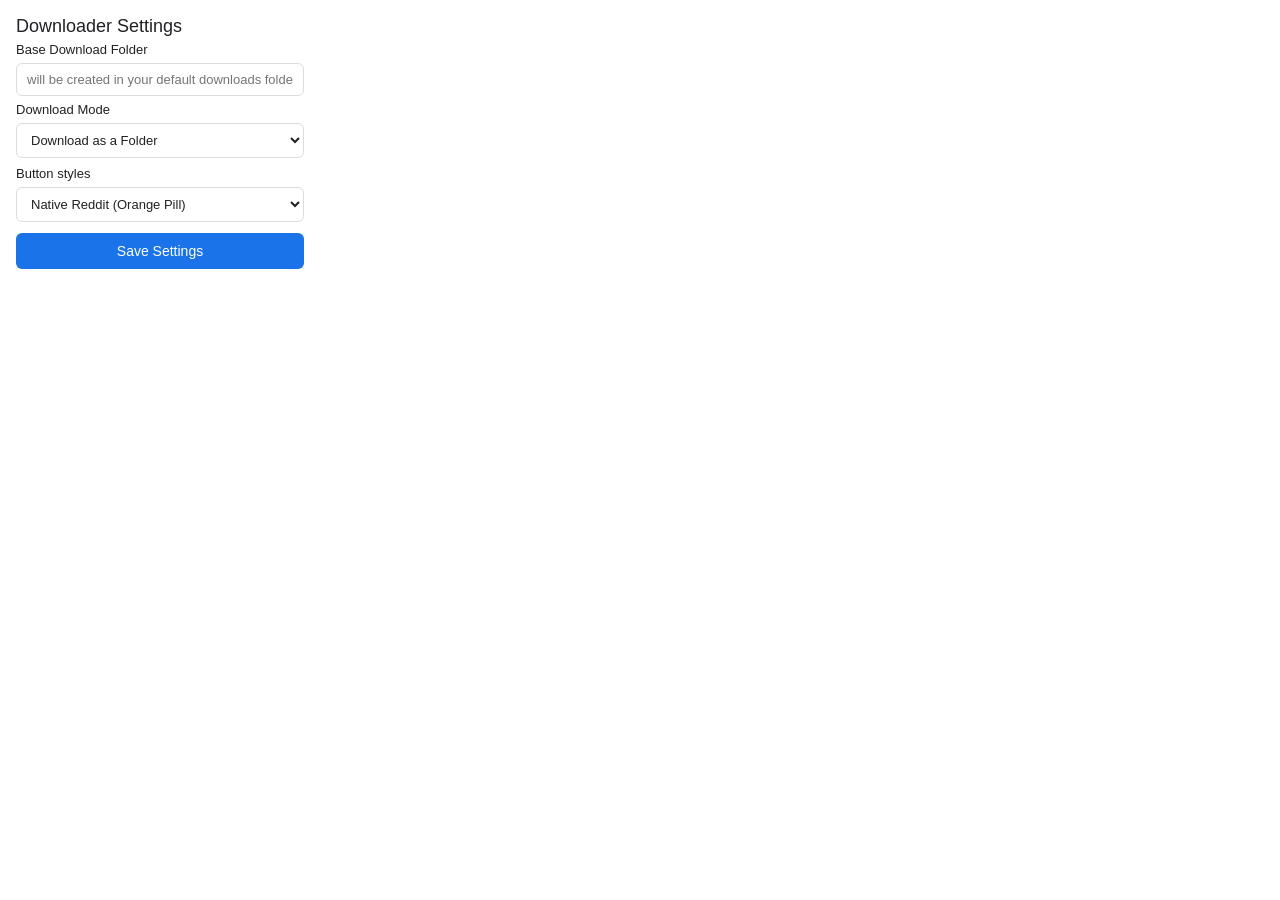
==== popup.html @ 780c5464 "immortal portal april 6 added welcome.html" ====
<!DOCTYPE html>
<html lang="en">

<head>
    <meta charset="UTF-8">
    <title>Downloader Settings</title>
    <style>
        :root {
            --bg-color: #ffffff;
            --text-main: #202124;
            --text-muted: #5f6368;
            --border: #dadce0;
            --primary: #1a73e8;
            --primary-hover: #174ea6;
            --input-bg: #ffffff;
            --success: #188038;
        }

        @media (prefers-color-scheme: dark) {
            :root {
                --bg-color: #292a2d;
                --text-main: #e8eaed;
                --text-muted: #9aa0a6;
                --border: #5f6368;
                --primary: #8ab4f8;
                --primary-hover: #aecbfa;
                --input-bg: #202124;
                --success: #81c995;
            }
        }

        body {
            background-color: var(--bg-color);
            color: var(--text-main);
            font-family: -apple-system, BlinkMacSystemFont, "Segoe UI", Roboto, Arial, sans-serif;
            margin: 0;
            padding: 16px;
            width: 320px;
            box-sizing: border-box;
            overflow: hidden;
        }

        h2 {
            margin-top: 0;
            margin-bottom: 5px;
            font-size: 18px;
            font-weight: 500;
        }

        .setting-group {
            margin-bottom: 6px;
        }

        label {
            display: block;
            font-size: 13px;
            font-weight: 500;
            margin-bottom: 6px;
        }

        input[type="text"],
        select {
            width: 100%;
            padding: 8px 10px;
            font-size: 13px;
            border: 1px solid var(--border);
            border-radius: 6px;
            background-color: var(--input-bg);
            color: var(--text-main);
            box-sizing: border-box;
        }

        input[type="text"]:focus,
        select:focus {
            outline: none;
            border-color: var(--text-muted);
        }

        .helper-text {
            font-size: 12px;
            color: var(--text-muted);
            margin-top: 8px;
            line-height: 1.4;
            font-style: italic;
            opacity: 0.8;
        }

        button {
            background-color: var(--primary);
            color: #ffffff;
            border: none;
            padding: 10px;
            font-size: 14px;
            font-weight: 500;
            border-radius: 6px;
            width: 100%;
            cursor: pointer;
            margin-top: 5px;
        }

        @media (prefers-color-scheme: dark) {
            button {
                color: #202124;
            }
        }

        button:hover {
            background-color: var(--primary-hover);
        }

        #status {
            margin-top: 6px;
            text-align: center;
            font-size: 13px;
            font-weight: 500;
            color: var(--success);
            height: 16px;
        }
    </style>
</head>

<body>

      <h2>Downloader Settings</h2>
      <div class="setting-group">
            <label for="folderName">Base Download Folder</label>
            <input type="text" id="folderName" placeholder="will be created in your default downloads folder" />
          </div>
      <div class="setting-group">
            <label for="downloadMode">Download Mode</label>
            <select id="downloadMode">
                  <option value="folder">Download as a Folder</option>
                  <option value="zip">Zip Posts</option>
                  <option value="individual">Download Individuals (Direct to base)</option>
                </select>
            <div id="modeDescription" class="helper-text"></div>
          </div>
      <div class="setting-group">
            <label for="buttonTheme">Button styles</label>
            <select id="buttonTheme">
                  <option value="theme-native">Native Reddit (Orange Pill)</option>
                  <option value="theme-premium">Premium Black (Sleek & Clean)</option>
                  <option value="theme-modern">Modern Blue (Trustworthy)</option>
                  <option value="theme-minimal">Minimal Light (Clean Outline)</option>
                </select>
          </div>
      <button id="saveBtn">Save Settings</button>
      <div id="status"></div>
    <script src="popup.js"></script>
</body>

</html>
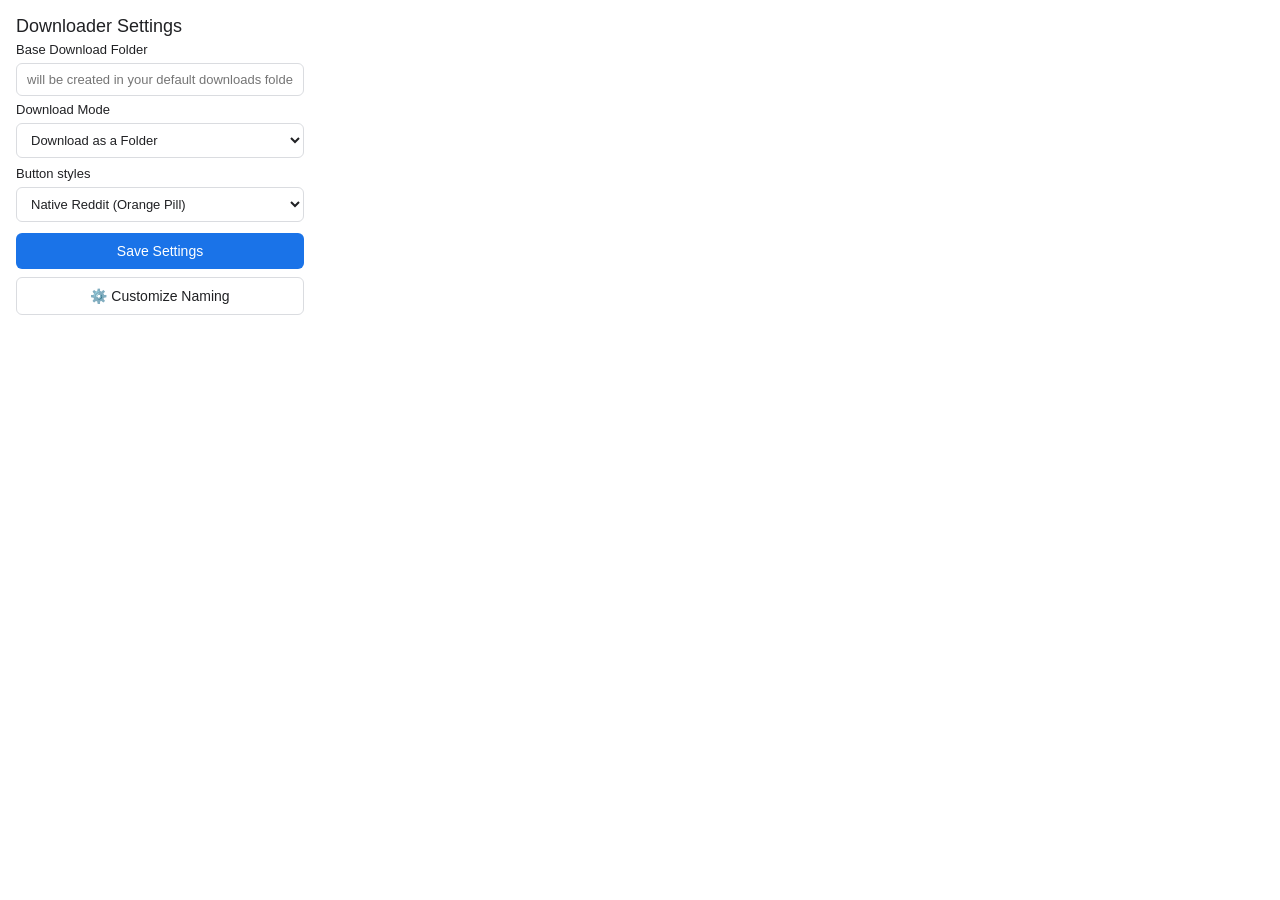
==== commit 74b9f7d6: "beggining to test the updates" ====
--- a/popup.html
+++ b/popup.html
@@ -96,6 +96,11 @@
             width: 100%;
             cursor: pointer;
             margin-top: 5px;
+            transition: background-color 0.2s, border-color 0.2s;
+        }
+
+        button:hover {
+            background-color: var(--primary-hover);
         }
 
         @media (prefers-color-scheme: dark) {
@@ -104,8 +109,17 @@
             }
         }
 
-        button:hover {
-            background-color: var(--primary-hover);
+        /* New styles for the secondary button */
+        button.secondary {
+            background-color: transparent;
+            color: var(--text-main);
+            border: 1px solid var(--border);
+            margin-top: 8px;
+        }
+
+        button.secondary:hover {
+            background-color: var(--input-bg);
+            border-color: var(--text-muted);
         }
 
         #status {
@@ -121,31 +135,35 @@
 
 <body>
 
-      <h2>Downloader Settings</h2>
-      <div class="setting-group">
-            <label for="folderName">Base Download Folder</label>
-            <input type="text" id="folderName" placeholder="will be created in your default downloads folder" />
-          </div>
-      <div class="setting-group">
-            <label for="downloadMode">Download Mode</label>
-            <select id="downloadMode">
-                  <option value="folder">Download as a Folder</option>
-                  <option value="zip">Zip Posts</option>
-                  <option value="individual">Download Individuals (Direct to base)</option>
-                </select>
-            <div id="modeDescription" class="helper-text"></div>
-          </div>
-      <div class="setting-group">
-            <label for="buttonTheme">Button styles</label>
-            <select id="buttonTheme">
-                  <option value="theme-native">Native Reddit (Orange Pill)</option>
-                  <option value="theme-premium">Premium Black (Sleek & Clean)</option>
-                  <option value="theme-modern">Modern Blue (Trustworthy)</option>
-                  <option value="theme-minimal">Minimal Light (Clean Outline)</option>
-                </select>
-          </div>
-      <button id="saveBtn">Save Settings</button>
-      <div id="status"></div>
+    <h2>Downloader Settings</h2>
+    <div class="setting-group">
+        <label for="folderName">Base Download Folder</label>
+        <input type="text" id="folderName" placeholder="will be created in your default downloads folder" />
+    </div>
+    <div class="setting-group">
+        <label for="downloadMode">Download Mode</label>
+        <select id="downloadMode">
+            <option value="folder">Download as a Folder</option>
+            <option value="zip">Zip Posts</option>
+            <option value="individual">Download Individuals (Direct to base)</option>
+        </select>
+        <div id="modeDescription" class="helper-text"></div>
+    </div>
+    <div class="setting-group">
+        <label for="buttonTheme">Button styles</label>
+        <select id="buttonTheme">
+            <option value="theme-native">Native Reddit (Orange Pill)</option>
+            <option value="theme-premium">Premium Black (Sleek & Clean)</option>
+            <option value="theme-modern">Modern Blue (Trustworthy)</option>
+            <option value="theme-minimal">Minimal Light (Clean Outline)</option>
+        </select>
+    </div>
+    
+    <button id="saveBtn">Save Settings</button>
+    <!-- New Button Added Here -->
+    <button id="customizeNamingBtn" class="secondary">⚙️ Customize Naming</button>
+    
+    <div id="status"></div>
     <script src="popup.js"></script>
 </body>
 
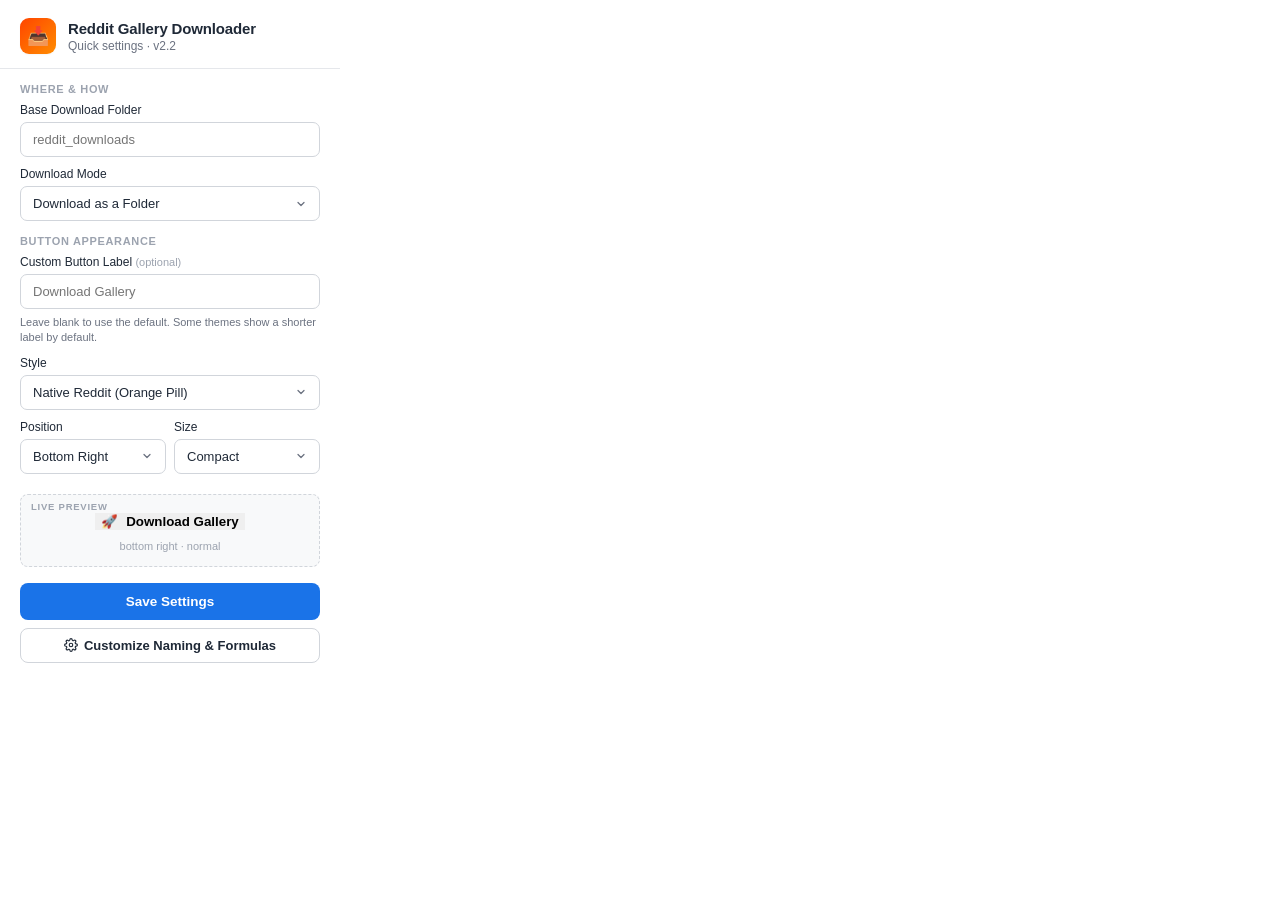
==== commit 65f12d59: "updatar uno con claude" ====
--- a/popup.html
+++ b/popup.html
@@ -6,165 +6,458 @@
     <title>Downloader Settings</title>
     <style>
         :root {
-            --bg-color: #ffffff;
-            --text-main: #202124;
-            --text-muted: #5f6368;
-            --border: #dadce0;
+            --bg: #ffffff;
+            --bg-elev: #f8f9fa;
+            --text-primary: #1f2937;
+            --text-secondary: #6b7280;
+            --text-tertiary: #9ca3af;
+            --border: #e5e7eb;
+            --border-strong: #d1d5db;
             --primary: #1a73e8;
-            --primary-hover: #174ea6;
-            --input-bg: #ffffff;
-            --success: #188038;
+            --primary-hover: #1557b0;
+            --primary-soft: rgba(26, 115, 232, 0.08);
+            --success: #10b981;
+            --success-soft: rgba(16, 185, 129, 0.12);
+            --reddit: #ff4500;
+            --shadow-sm: 0 1px 2px rgba(0, 0, 0, 0.04);
+            --shadow-md: 0 4px 12px rgba(0, 0, 0, 0.06);
         }
 
         @media (prefers-color-scheme: dark) {
             :root {
-                --bg-color: #292a2d;
-                --text-main: #e8eaed;
-                --text-muted: #9aa0a6;
-                --border: #5f6368;
+                --bg: #0f0f10;
+                --bg-elev: #1a1a1c;
+                --text-primary: #f3f4f6;
+                --text-secondary: #9ca3af;
+                --text-tertiary: #6b7280;
+                --border: #27272a;
+                --border-strong: #3f3f46;
                 --primary: #8ab4f8;
                 --primary-hover: #aecbfa;
-                --input-bg: #202124;
-                --success: #81c995;
+                --primary-soft: rgba(138, 180, 248, 0.12);
+                --success: #34d399;
+                --success-soft: rgba(52, 211, 153, 0.16);
             }
         }
 
+        * { box-sizing: border-box; }
+
         body {
-            background-color: var(--bg-color);
-            color: var(--text-main);
+            background-color: var(--bg);
+            color: var(--text-primary);
             font-family: -apple-system, BlinkMacSystemFont, "Segoe UI", Roboto, Arial, sans-serif;
             margin: 0;
-            padding: 16px;
-            width: 320px;
-            box-sizing: border-box;
-            overflow: hidden;
-        }
-
-        h2 {
-            margin-top: 0;
-            margin-bottom: 5px;
+            padding: 0;
+            width: 340px;
+            -webkit-font-smoothing: antialiased;
+        }
+
+        .header {
+            display: flex;
+            align-items: center;
+            gap: 12px;
+            padding: 18px 20px 14px 20px;
+            border-bottom: 1px solid var(--border);
+        }
+
+        .header-icon {
+            width: 36px;
+            height: 36px;
+            border-radius: 9px;
+            background: linear-gradient(135deg, #FF4500 0%, #FF8C00 100%);
+            display: flex;
+            align-items: center;
+            justify-content: center;
             font-size: 18px;
-            font-weight: 500;
-        }
-
-        .setting-group {
-            margin-bottom: 6px;
+            box-shadow: var(--shadow-sm);
+        }
+
+        .header-text h1 {
+            margin: 0;
+            font-size: 15px;
+            font-weight: 600;
+            letter-spacing: -0.01em;
+            color: var(--text-primary);
+        }
+
+        .header-text p {
+            margin: 2px 0 0 0;
+            font-size: 12px;
+            color: var(--text-secondary);
+        }
+
+        .body-wrapper {
+            padding: 14px 20px 18px 20px;
+        }
+
+        .section {
+            margin-bottom: 14px;
+        }
+
+        .section:last-of-type {
+            margin-bottom: 8px;
+        }
+
+        .section-title {
+            font-size: 11px;
+            font-weight: 600;
+            text-transform: uppercase;
+            letter-spacing: 0.06em;
+            color: var(--text-tertiary);
+            margin: 0 0 8px 0;
+        }
+
+        .field {
+            margin-bottom: 10px;
+        }
+
+        .field:last-child {
+            margin-bottom: 0;
         }
 
         label {
             display: block;
-            font-size: 13px;
+            font-size: 12px;
             font-weight: 500;
-            margin-bottom: 6px;
+            margin-bottom: 5px;
+            color: var(--text-primary);
         }
 
         input[type="text"],
         select {
             width: 100%;
-            padding: 8px 10px;
+            padding: 9px 12px;
             font-size: 13px;
-            border: 1px solid var(--border);
-            border-radius: 6px;
-            background-color: var(--input-bg);
-            color: var(--text-main);
-            box-sizing: border-box;
+            border: 1px solid var(--border-strong);
+            border-radius: 7px;
+            background-color: var(--bg);
+            color: var(--text-primary);
+            font-family: inherit;
+            transition: border-color 0.15s, box-shadow 0.15s;
+        }
+
+        input[type="text"]:hover,
+        select:hover {
+            border-color: var(--text-secondary);
+            background-color: var(--bg-elev);
         }
 
         input[type="text"]:focus,
         select:focus {
             outline: none;
-            border-color: var(--text-muted);
+            border-color: var(--text-secondary);
+            background-color: var(--bg-elev);
+            box-shadow: 0 0 0 3px rgba(128, 128, 128, 0.18);
+        }
+
+        select {
+            cursor: pointer;
+            appearance: none;
+            -webkit-appearance: none;
+            background-image: url("data:image/svg+xml;charset=utf-8,%3Csvg xmlns='http://www.w3.org/2000/svg' width='12' height='12' viewBox='0 0 24 24' fill='none' stroke='%236b7280' stroke-width='2.5' stroke-linecap='round' stroke-linejoin='round'%3E%3Cpolyline points='6 9 12 15 18 9'%3E%3C/polyline%3E%3C/svg%3E");
+            background-repeat: no-repeat;
+            background-position: right 12px center;
+            padding-right: 32px;
         }
 
         .helper-text {
-            font-size: 12px;
-            color: var(--text-muted);
-            margin-top: 8px;
+            font-size: 11px;
+            color: var(--text-secondary);
+            margin-top: 6px;
             line-height: 1.4;
-            font-style: italic;
-            opacity: 0.8;
+        }
+
+        .row-2 {
+            display: grid;
+            grid-template-columns: 1fr 1fr;
+            gap: 8px;
+        }
+
+        .actions {
+            display: flex;
+            flex-direction: column;
+            gap: 8px;
+            margin-top: 16px;
         }
 
         button {
+            font-family: inherit;
+            font-weight: 600;
+            cursor: pointer;
+            transition: all 0.18s ease;
+        }
+
+        .btn-primary {
             background-color: var(--primary);
             color: #ffffff;
             border: none;
-            padding: 10px;
-            font-size: 14px;
-            font-weight: 500;
-            border-radius: 6px;
+            padding: 11px;
+            font-size: 13.5px;
+            border-radius: 8px;
             width: 100%;
-            cursor: pointer;
-            margin-top: 5px;
-            transition: background-color 0.2s, border-color 0.2s;
-        }
-
-        button:hover {
+            display: flex;
+            align-items: center;
+            justify-content: center;
+            gap: 7px;
+            position: relative;
+            overflow: hidden;
+        }
+
+        .btn-primary:hover {
             background-color: var(--primary-hover);
+            transform: translateY(-1px);
+            box-shadow: var(--shadow-md);
+        }
+
+        .btn-primary:active {
+            transform: translateY(0);
+        }
+
+        .btn-primary.saved {
+            background-color: var(--success);
+            pointer-events: none;
+            transform: scale(1.02);
+        }
+
+        .btn-primary.saved:hover {
+            background-color: var(--success);
+            transform: scale(1.02);
+        }
+
+        .btn-primary .check-icon {
+            display: none;
+        }
+
+        .btn-primary.saved .check-icon {
+            display: inline-block;
+            animation: pop 0.4s cubic-bezier(0.34, 1.56, 0.64, 1);
+        }
+
+        .btn-primary.saved .label-default {
+            display: none;
+        }
+
+        .btn-primary .label-saved {
+            display: none;
+        }
+
+        .btn-primary.saved .label-saved {
+            display: inline-block;
+        }
+
+        @keyframes pop {
+            0%   { transform: scale(0); opacity: 0; }
+            60%  { transform: scale(1.3); opacity: 1; }
+            100% { transform: scale(1); opacity: 1; }
         }
 
         @media (prefers-color-scheme: dark) {
-            button {
-                color: #202124;
-            }
-        }
-
-        /* New styles for the secondary button */
-        button.secondary {
+            .btn-primary { color: #0f0f10; }
+            .btn-primary.saved { color: #0f0f10; }
+        }
+
+        .btn-secondary {
             background-color: transparent;
-            color: var(--text-main);
-            border: 1px solid var(--border);
-            margin-top: 8px;
-        }
-
-        button.secondary:hover {
-            background-color: var(--input-bg);
-            border-color: var(--text-muted);
+            color: var(--text-primary);
+            border: 1px solid var(--border-strong);
+            padding: 9px 12px;
+            font-size: 13px;
+            border-radius: 8px;
+            width: 100%;
+            display: flex;
+            align-items: center;
+            justify-content: center;
+            gap: 6px;
+        }
+
+        .btn-secondary:hover {
+            background-color: var(--bg-elev);
+            border-color: var(--text-secondary);
+        }
+
+        .btn-secondary svg {
+            width: 14px;
+            height: 14px;
         }
 
         #status {
-            margin-top: 6px;
             text-align: center;
-            font-size: 13px;
+            font-size: 12px;
             font-weight: 500;
             color: var(--success);
-            height: 16px;
-        }
+            min-height: 14px;
+            opacity: 0;
+            transition: opacity 0.2s;
+            margin-top: 4px;
+        }
+
+        #status.show {
+            opacity: 1;
+        }
+
+        /* Live preview area */
+        .preview-card {
+            margin-top: 10px;
+            padding: 18px 14px 14px 14px;
+            background: var(--bg-elev);
+            border: 1px dashed var(--border-strong);
+            border-radius: 8px;
+            display: flex;
+            flex-direction: column;
+            align-items: center;
+            gap: 8px;
+            position: relative;
+            overflow: hidden;
+        }
+        .preview-label {
+            position: absolute;
+            top: 6px;
+            left: 10px;
+            font-size: 9.5px;
+            font-weight: 600;
+            text-transform: uppercase;
+            letter-spacing: 0.08em;
+            color: var(--text-tertiary);
+        }
+        .preview-meta {
+            font-size: 11px;
+            color: var(--text-tertiary);
+            margin-top: 2px;
+        }
+
+        /* Preview button — mirrors content.js theme rules */
+        .preview-btn {
+            cursor: default;
+            display: inline-flex;
+            align-items: center;
+            gap: 8px;
+            font-family: -apple-system, BlinkMacSystemFont, "Segoe UI", Roboto, Helvetica, sans-serif;
+            font-weight: 600;
+            transition: all 0.2s;
+            border: none;
+            user-select: none;
+        }
+        .preview-btn[data-size="compact"] { padding: 8px 16px; font-size: 13px; }
+        .preview-btn[data-size="normal"]  { padding: 12px 24px; font-size: 14px; }
+        .preview-btn[data-size="large"]   { padding: 16px 32px; font-size: 16px; }
+
+        .preview-btn[data-theme="theme-native"] { background: linear-gradient(135deg, #FF4500 0%, #FF8C00 100%); color: white; border-radius: 50px; box-shadow: 0 6px 14px rgba(255, 69, 0, 0.25); }
+        .preview-btn[data-theme="theme-premium"] { background-color: #0F0F0F; color: #FFFFFF; border: 1px solid rgba(255,255,255,0.1); border-radius: 8px; box-shadow: 0 4px 12px rgba(0, 0, 0, 0.3); }
+        .preview-btn[data-theme="theme-modern"] { background-color: #1A73E8; color: #FFFFFF; border-radius: 8px; box-shadow: 0 4px 12px rgba(26, 115, 232, 0.3); }
+        .preview-btn[data-theme="theme-minimal"] { background-color: #FFFFFF; color: #3C4043; border: 1px solid #DADCE0; border-radius: 8px; box-shadow: 0 2px 6px rgba(0,0,0,0.05); }
+        .preview-btn[data-theme="theme-glass"] { background: rgba(120,120,140,0.25); backdrop-filter: blur(14px); color: #ffffff; border: 1px solid rgba(255,255,255,0.25); border-radius: 12px; box-shadow: 0 6px 20px rgba(0,0,0,0.18); }
+        .preview-btn[data-theme="theme-gradient"] { background: linear-gradient(135deg, #667eea 0%, #764ba2 50%, #f093fb 100%); color: #ffffff; border-radius: 12px; box-shadow: 0 8px 20px rgba(118, 75, 162, 0.4); }
+        .preview-btn[data-theme="theme-neon"] { background-color: #0a0a0a; color: #00ffd1; border: 1px solid #00ffd1; border-radius: 6px; box-shadow: 0 0 12px rgba(0, 255, 209, 0.5); text-shadow: 0 0 6px rgba(0, 255, 209, 0.7); letter-spacing: 0.5px; }
+        .preview-btn[data-theme="theme-soft"] { background-color: #f0f0f3; color: #2d3748; border-radius: 16px; box-shadow: 4px 4px 8px rgba(174, 174, 192, 0.5), -4px -4px 8px rgba(255, 255, 255, 0.95); }
+        .preview-btn[data-theme="theme-mint"] { background-color: #10B981; color: #FFFFFF; border-radius: 50px; box-shadow: 0 5px 14px rgba(16, 185, 129, 0.35); }
+        .preview-btn[data-theme="theme-sunset"] { background: linear-gradient(135deg, #FF6B6B 0%, #FFD93D 100%); color: #2d1810; border-radius: 50px; box-shadow: 0 5px 14px rgba(255, 107, 107, 0.35); }
+        .preview-btn[data-theme="theme-mono"] { background-color: transparent; color: var(--text-primary); border: 1.5px solid var(--text-primary); border-radius: 6px; }
     </style>
 </head>
 
 <body>
 
-    <h2>Downloader Settings</h2>
-    <div class="setting-group">
-        <label for="folderName">Base Download Folder</label>
-        <input type="text" id="folderName" placeholder="will be created in your default downloads folder" />
+    <div class="header">
+        <div class="header-icon">📥</div>
+        <div class="header-text">
+            <h1>Reddit Gallery Downloader</h1>
+            <p>Quick settings · v2.2</p>
+        </div>
     </div>
-    <div class="setting-group">
-        <label for="downloadMode">Download Mode</label>
-        <select id="downloadMode">
-            <option value="folder">Download as a Folder</option>
-            <option value="zip">Zip Posts</option>
-            <option value="individual">Download Individuals (Direct to base)</option>
-        </select>
-        <div id="modeDescription" class="helper-text"></div>
+
+    <div class="body-wrapper">
+
+        <div class="section">
+            <h2 class="section-title">Where &amp; How</h2>
+            <div class="field">
+                <label for="folderName">Base Download Folder</label>
+                <input type="text" id="folderName" placeholder="reddit_downloads" />
+            </div>
+            <div class="field">
+                <label for="downloadMode">Download Mode</label>
+                <select id="downloadMode">
+                    <option value="folder">Download as a Folder</option>
+                    <option value="zip">Zip Posts</option>
+                    <option value="individual">Download Individuals (Direct to base)</option>
+                </select>
+                <div id="modeDescription" class="helper-text"></div>
+            </div>
+        </div>
+
+        <div class="section">
+            <h2 class="section-title">Button Appearance</h2>
+            <div class="field">
+                <label for="customButtonLabel">Custom Button Label <span style="font-weight: 400; color: var(--text-tertiary); font-size: 11px;">(optional)</span></label>
+                <input type="text" id="customButtonLabel" placeholder="Download Gallery" maxlength="40" />
+                <div class="helper-text">Leave blank to use the default. Some themes show a shorter label by default.</div>
+            </div>
+            <div class="field">
+                <label for="buttonTheme">Style</label>
+                <select id="buttonTheme">
+                    <option value="theme-native">Native Reddit (Orange Pill)</option>
+                    <option value="theme-premium">Premium Black (Sleek &amp; Clean)</option>
+                    <option value="theme-modern">Modern Blue (Trustworthy)</option>
+                    <option value="theme-minimal">Minimal Light (Clean Outline)</option>
+                    <option value="theme-glass">Glass (Frosted Translucent)</option>
+                    <option value="theme-gradient">Gradient (Purple Aurora)</option>
+                    <option value="theme-neon">Neon (Cyberpunk Glow)</option>
+                    <option value="theme-soft">Soft (Neumorphic)</option>
+                    <option value="theme-mint">Mint (Fresh Green Pill)</option>
+                    <option value="theme-sunset">Sunset (Warm Gradient)</option>
+                    <option value="theme-mono">Mono (Outline Only)</option>
+                </select>
+            </div>
+            <div class="row-2">
+                <div class="field">
+                    <label for="buttonPosition">Position</label>
+                    <select id="buttonPosition">
+                        <option value="bottom-right">Bottom Right</option>
+                        <option value="bottom-left">Bottom Left</option>
+                        <option value="top-right">Top Right</option>
+                        <option value="top-left">Top Left</option>
+                    </select>
+                </div>
+                <div class="field">
+                    <label for="buttonSize">Size</label>
+                    <select id="buttonSize">
+                        <option value="compact">Compact</option>
+                        <option value="normal">Normal</option>
+                        <option value="large">Large</option>
+                    </select>
+                </div>
+            </div>
+            <div class="preview-card">
+                <span class="preview-label">Live Preview</span>
+                <button id="previewBtn" class="preview-btn" type="button" tabindex="-1">
+                    <span class="preview-emoji">🚀</span>
+                    <span class="preview-label-text">Download Gallery</span>
+                </button>
+                <span class="preview-meta" id="previewMeta">bottom right · normal</span>
+            </div>
+        </div>
+
+        <div class="actions">
+            <button id="saveBtn" class="btn-primary" type="button">
+                <span class="check-icon">
+                    <svg width="14" height="14" viewBox="0 0 24 24" fill="none" stroke="currentColor" stroke-width="3" stroke-linecap="round" stroke-linejoin="round">
+                        <polyline points="20 6 9 17 4 12"></polyline>
+                    </svg>
+                </span>
+                <span class="label-default">Save Settings</span>
+                <span class="label-saved">Saved</span>
+            </button>
+            <button id="customizeNamingBtn" class="btn-secondary" type="button">
+                <svg viewBox="0 0 24 24" fill="none" stroke="currentColor" stroke-width="2" stroke-linecap="round" stroke-linejoin="round">
+                    <circle cx="12" cy="12" r="3"></circle>
+                    <path d="M19.4 15a1.65 1.65 0 0 0 .33 1.82l.06.06a2 2 0 1 1-2.83 2.83l-.06-.06a1.65 1.65 0 0 0-1.82-.33 1.65 1.65 0 0 0-1 1.51V21a2 2 0 0 1-4 0v-.09A1.65 1.65 0 0 0 9 19.4a1.65 1.65 0 0 0-1.82.33l-.06.06a2 2 0 1 1-2.83-2.83l.06-.06a1.65 1.65 0 0 0 .33-1.82 1.65 1.65 0 0 0-1.51-1H3a2 2 0 0 1 0-4h.09A1.65 1.65 0 0 0 4.6 9a1.65 1.65 0 0 0-.33-1.82l-.06-.06a2 2 0 1 1 2.83-2.83l.06.06a1.65 1.65 0 0 0 1.82.33H9a1.65 1.65 0 0 0 1-1.51V3a2 2 0 0 1 4 0v.09a1.65 1.65 0 0 0 1 1.51 1.65 1.65 0 0 0 1.82-.33l.06-.06a2 2 0 1 1 2.83 2.83l-.06.06a1.65 1.65 0 0 0-.33 1.82V9a1.65 1.65 0 0 0 1.51 1H21a2 2 0 0 1 0 4h-.09a1.65 1.65 0 0 0-1.51 1z"></path>
+                </svg>
+                Customize Naming &amp; Formulas
+            </button>
+        </div>
+
+        <div id="status"></div>
     </div>
-    <div class="setting-group">
-        <label for="buttonTheme">Button styles</label>
-        <select id="buttonTheme">
-            <option value="theme-native">Native Reddit (Orange Pill)</option>
-            <option value="theme-premium">Premium Black (Sleek & Clean)</option>
-            <option value="theme-modern">Modern Blue (Trustworthy)</option>
-            <option value="theme-minimal">Minimal Light (Clean Outline)</option>
-        </select>
-    </div>
-    
-    <button id="saveBtn">Save Settings</button>
-    <!-- New Button Added Here -->
-    <button id="customizeNamingBtn" class="secondary">⚙️ Customize Naming</button>
-    
-    <div id="status"></div>
     <script src="popup.js"></script>
 </body>
 
-</html>+</html>
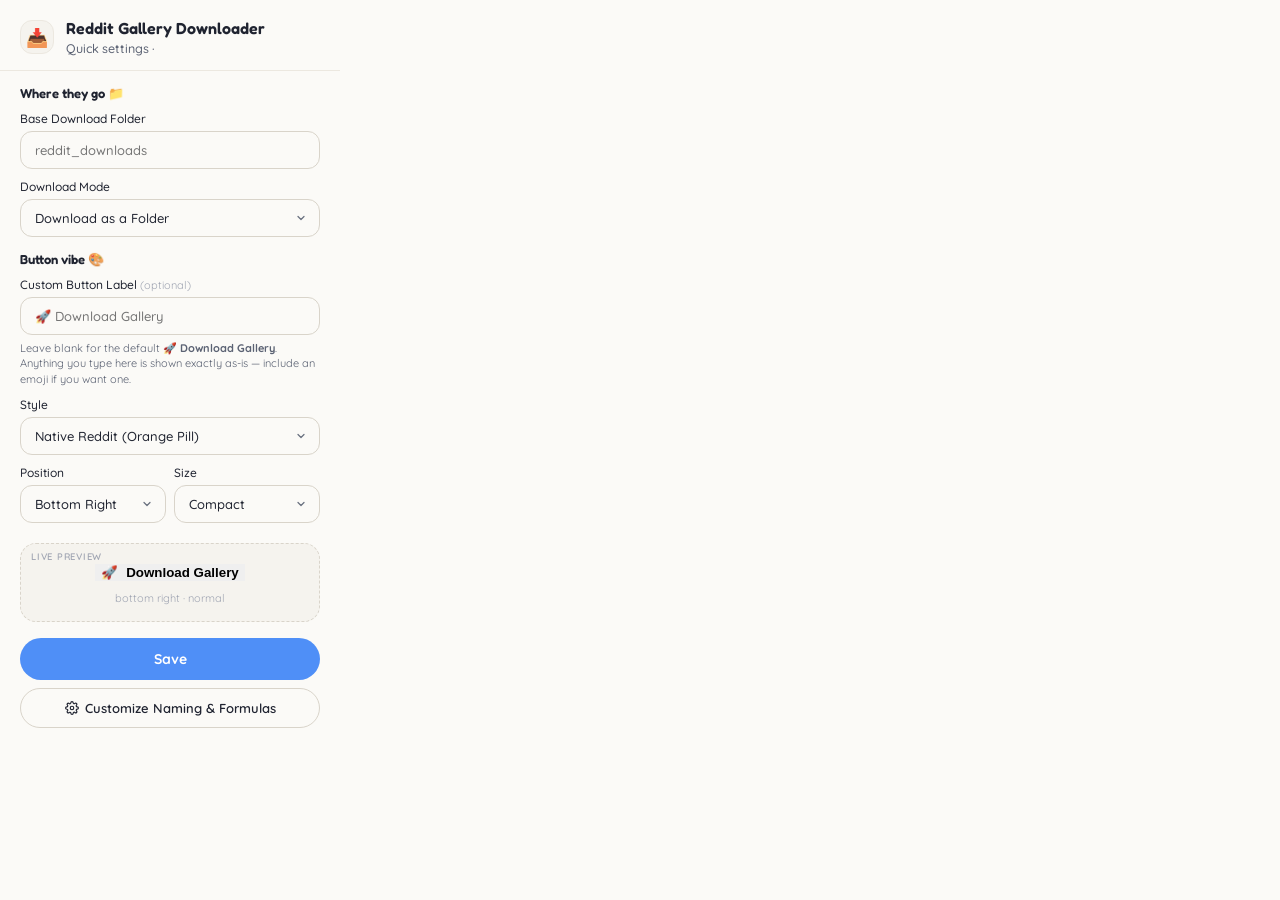
==== commit 232ef3b0: "7th may evening" ====
--- a/popup.html
+++ b/popup.html
@@ -4,39 +4,43 @@
 <head>
     <meta charset="UTF-8">
     <title>Downloader Settings</title>
+    <link rel="preconnect" href="https://fonts.googleapis.com">
+    <link rel="preconnect" href="https://fonts.gstatic.com" crossorigin>
+    <link href="https://fonts.googleapis.com/css2?family=Quicksand:wght@400;500;600;700&family=Fredoka:wght@500;600;700&display=swap" rel="stylesheet">
     <style>
         :root {
-            --bg: #ffffff;
-            --bg-elev: #f8f9fa;
-            --text-primary: #1f2937;
-            --text-secondary: #6b7280;
-            --text-tertiary: #9ca3af;
-            --border: #e5e7eb;
-            --border-strong: #d1d5db;
-            --primary: #1a73e8;
-            --primary-hover: #1557b0;
-            --primary-soft: rgba(26, 115, 232, 0.08);
-            --success: #10b981;
-            --success-soft: rgba(16, 185, 129, 0.12);
-            --reddit: #ff4500;
-            --shadow-sm: 0 1px 2px rgba(0, 0, 0, 0.04);
-            --shadow-md: 0 4px 12px rgba(0, 0, 0, 0.06);
+            /* Warm cream palette, mirrors options.css so the two pages feel
+               like the same world. Keep these in sync if you tweak one. */
+            --bg: #fbfaf7;
+            --bg-elev: #f5f3ee;
+            --text-primary: #1f2330;
+            --text-secondary: #5b6273;
+            --text-tertiary: #a1a6b3;
+            --border: #ece8e0;
+            --border-strong: #d9d4ca;
+            --primary: #4f8ff7;
+            --primary-hover: #2f6fd6;
+            --primary-soft: rgba(79, 143, 247, 0.10);
+            --success: #34c2a3;
+            --success-soft: rgba(52, 194, 163, 0.16);
+            --shadow-sm: 0 1px 2px rgba(120, 100, 80, 0.05);
+            --shadow-md: 0 6px 18px rgba(120, 100, 80, 0.08);
         }
 
         @media (prefers-color-scheme: dark) {
             :root {
-                --bg: #0f0f10;
-                --bg-elev: #1a1a1c;
-                --text-primary: #f3f4f6;
-                --text-secondary: #9ca3af;
-                --text-tertiary: #6b7280;
-                --border: #27272a;
-                --border-strong: #3f3f46;
+                --bg: #1a1a1f;
+                --bg-elev: #232329;
+                --text-primary: #f5f4f0;
+                --text-secondary: #b8b6b0;
+                --text-tertiary: #7a7770;
+                --border: #36363d;
+                --border-strong: #4a4a52;
                 --primary: #8ab4f8;
                 --primary-hover: #aecbfa;
-                --primary-soft: rgba(138, 180, 248, 0.12);
-                --success: #34d399;
-                --success-soft: rgba(52, 211, 153, 0.16);
+                --primary-soft: rgba(138, 180, 248, 0.14);
+                --success: #5dd6b9;
+                --success-soft: rgba(93, 214, 185, 0.18);
             }
         }
 
@@ -45,7 +49,7 @@
         body {
             background-color: var(--bg);
             color: var(--text-primary);
-            font-family: -apple-system, BlinkMacSystemFont, "Segoe UI", Roboto, Arial, sans-serif;
+            font-family: 'Quicksand', -apple-system, BlinkMacSystemFont, "Segoe UI", Roboto, Arial, sans-serif;
             margin: 0;
             padding: 0;
             width: 340px;
@@ -61,28 +65,30 @@
         }
 
         .header-icon {
-            width: 36px;
-            height: 36px;
-            border-radius: 9px;
-            background: linear-gradient(135deg, #FF4500 0%, #FF8C00 100%);
+            width: 34px;
+            height: 34px;
+            border-radius: 12px;
+            background: var(--bg-elev);
+            border: 1px solid var(--border);
             display: flex;
             align-items: center;
             justify-content: center;
             font-size: 18px;
-            box-shadow: var(--shadow-sm);
         }
 
         .header-text h1 {
             margin: 0;
-            font-size: 15px;
-            font-weight: 600;
-            letter-spacing: -0.01em;
+            font-family: 'Fredoka', 'Quicksand', sans-serif;
+            font-size: 16px;
+            font-weight: 600;
+            letter-spacing: 0;
             color: var(--text-primary);
         }
 
         .header-text p {
             margin: 2px 0 0 0;
-            font-size: 12px;
+            font-size: 12.5px;
+            font-weight: 500;
             color: var(--text-secondary);
         }
 
@@ -99,12 +105,13 @@
         }
 
         .section-title {
-            font-size: 11px;
-            font-weight: 600;
-            text-transform: uppercase;
-            letter-spacing: 0.06em;
-            color: var(--text-tertiary);
-            margin: 0 0 8px 0;
+            font-family: 'Fredoka', 'Quicksand', sans-serif;
+            font-size: 13px;
+            font-weight: 600;
+            letter-spacing: 0;
+            text-transform: none;
+            color: var(--text-primary);
+            margin: 0 0 10px 0;
         }
 
         .field {
@@ -126,10 +133,11 @@
         input[type="text"],
         select {
             width: 100%;
-            padding: 9px 12px;
+            padding: 10px 14px;
             font-size: 13px;
+            font-weight: 500;
             border: 1px solid var(--border-strong);
-            border-radius: 7px;
+            border-radius: 12px;
             background-color: var(--bg);
             color: var(--text-primary);
             font-family: inherit;
@@ -191,9 +199,10 @@
             background-color: var(--primary);
             color: #ffffff;
             border: none;
-            padding: 11px;
-            font-size: 13.5px;
-            border-radius: 8px;
+            padding: 12px;
+            font-size: 14px;
+            font-weight: 700;
+            border-radius: 999px;
             width: 100%;
             display: flex;
             align-items: center;
@@ -260,9 +269,10 @@
             background-color: transparent;
             color: var(--text-primary);
             border: 1px solid var(--border-strong);
-            padding: 9px 12px;
+            padding: 11px 14px;
             font-size: 13px;
-            border-radius: 8px;
+            font-weight: 600;
+            border-radius: 999px;
             width: 100%;
             display: flex;
             align-items: center;
@@ -298,10 +308,10 @@
         /* Live preview area */
         .preview-card {
             margin-top: 10px;
-            padding: 18px 14px 14px 14px;
+            padding: 20px 14px 16px 14px;
             background: var(--bg-elev);
-            border: 1px dashed var(--border-strong);
-            border-radius: 8px;
+            border: 1.5px dashed var(--border-strong);
+            border-radius: 16px;
             display: flex;
             flex-direction: column;
             align-items: center;
@@ -341,17 +351,9 @@
         .preview-btn[data-size="normal"]  { padding: 12px 24px; font-size: 14px; }
         .preview-btn[data-size="large"]   { padding: 16px 32px; font-size: 16px; }
 
-        .preview-btn[data-theme="theme-native"] { background: linear-gradient(135deg, #FF4500 0%, #FF8C00 100%); color: white; border-radius: 50px; box-shadow: 0 6px 14px rgba(255, 69, 0, 0.25); }
-        .preview-btn[data-theme="theme-premium"] { background-color: #0F0F0F; color: #FFFFFF; border: 1px solid rgba(255,255,255,0.1); border-radius: 8px; box-shadow: 0 4px 12px rgba(0, 0, 0, 0.3); }
-        .preview-btn[data-theme="theme-modern"] { background-color: #1A73E8; color: #FFFFFF; border-radius: 8px; box-shadow: 0 4px 12px rgba(26, 115, 232, 0.3); }
-        .preview-btn[data-theme="theme-minimal"] { background-color: #FFFFFF; color: #3C4043; border: 1px solid #DADCE0; border-radius: 8px; box-shadow: 0 2px 6px rgba(0,0,0,0.05); }
-        .preview-btn[data-theme="theme-glass"] { background: rgba(120,120,140,0.25); backdrop-filter: blur(14px); color: #ffffff; border: 1px solid rgba(255,255,255,0.25); border-radius: 12px; box-shadow: 0 6px 20px rgba(0,0,0,0.18); }
-        .preview-btn[data-theme="theme-gradient"] { background: linear-gradient(135deg, #667eea 0%, #764ba2 50%, #f093fb 100%); color: #ffffff; border-radius: 12px; box-shadow: 0 8px 20px rgba(118, 75, 162, 0.4); }
-        .preview-btn[data-theme="theme-neon"] { background-color: #0a0a0a; color: #00ffd1; border: 1px solid #00ffd1; border-radius: 6px; box-shadow: 0 0 12px rgba(0, 255, 209, 0.5); text-shadow: 0 0 6px rgba(0, 255, 209, 0.7); letter-spacing: 0.5px; }
-        .preview-btn[data-theme="theme-soft"] { background-color: #f0f0f3; color: #2d3748; border-radius: 16px; box-shadow: 4px 4px 8px rgba(174, 174, 192, 0.5), -4px -4px 8px rgba(255, 255, 255, 0.95); }
-        .preview-btn[data-theme="theme-mint"] { background-color: #10B981; color: #FFFFFF; border-radius: 50px; box-shadow: 0 5px 14px rgba(16, 185, 129, 0.35); }
-        .preview-btn[data-theme="theme-sunset"] { background: linear-gradient(135deg, #FF6B6B 0%, #FFD93D 100%); color: #2d1810; border-radius: 50px; box-shadow: 0 5px 14px rgba(255, 107, 107, 0.35); }
-        .preview-btn[data-theme="theme-mono"] { background-color: transparent; color: var(--text-primary); border: 1.5px solid var(--text-primary); border-radius: 6px; }
+        /* Per-theme styles for .preview-btn are injected by popup.js at startup
+           via buildThemeStyles() in themes.js. Single source of truth shared
+           with content.js. */
     </style>
 </head>
 
@@ -361,14 +363,14 @@
         <div class="header-icon">📥</div>
         <div class="header-text">
             <h1>Reddit Gallery Downloader</h1>
-            <p>Quick settings · v2.2</p>
+            <p>Quick settings · <span id="popupVersion"></span></p>
         </div>
     </div>
 
     <div class="body-wrapper">
 
         <div class="section">
-            <h2 class="section-title">Where &amp; How</h2>
+            <h2 class="section-title">Where they go 📁</h2>
             <div class="field">
                 <label for="folderName">Base Download Folder</label>
                 <input type="text" id="folderName" placeholder="reddit_downloads" />
@@ -385,11 +387,11 @@
         </div>
 
         <div class="section">
-            <h2 class="section-title">Button Appearance</h2>
+            <h2 class="section-title">Button vibe 🎨</h2>
             <div class="field">
                 <label for="customButtonLabel">Custom Button Label <span style="font-weight: 400; color: var(--text-tertiary); font-size: 11px;">(optional)</span></label>
-                <input type="text" id="customButtonLabel" placeholder="Download Gallery" maxlength="40" />
-                <div class="helper-text">Leave blank to use the default. Some themes show a shorter label by default.</div>
+                <input type="text" id="customButtonLabel" placeholder="🚀 Download Gallery" maxlength="40" />
+                <div class="helper-text">Leave blank for the default <strong>🚀 Download Gallery</strong>. Anything you type here is shown exactly as-is — include an emoji if you want one.</div>
             </div>
             <div class="field">
                 <label for="buttonTheme">Style</label>
@@ -443,7 +445,7 @@
                         <polyline points="20 6 9 17 4 12"></polyline>
                     </svg>
                 </span>
-                <span class="label-default">Save Settings</span>
+                <span class="label-default">Save</span>
                 <span class="label-saved">Saved</span>
             </button>
             <button id="customizeNamingBtn" class="btn-secondary" type="button">
@@ -457,6 +459,7 @@
 
         <div id="status"></div>
     </div>
+    <script src="themes.js"></script>
     <script src="popup.js"></script>
 </body>
 
